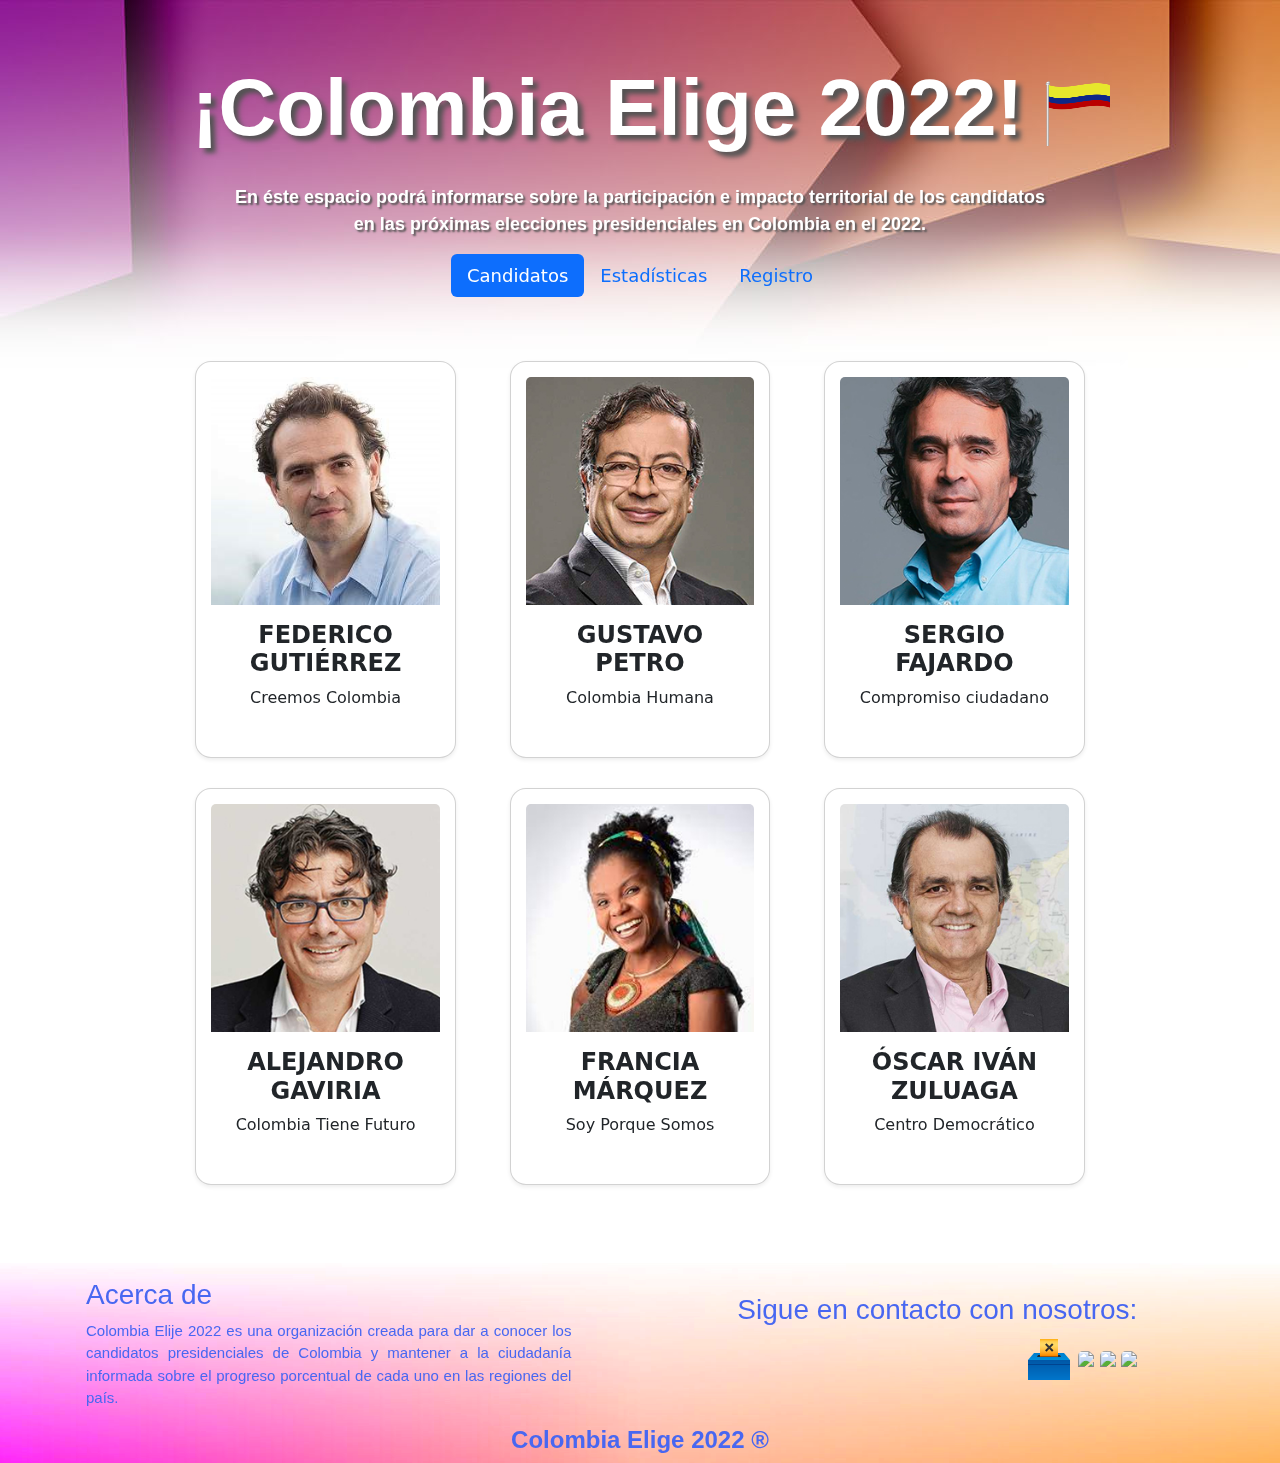
==== index.htm @ 9039cebb "hover" ====
<!DOCTYPE html>
<html lang="es-CO">
<head>
    <meta charset="UTF-8">
    <meta http-equiv="X-UA-Compatible" content="IE=edge">
    <meta name="viewport" content="width=device-width, initial-scale=1.0">
    <title>COLOMBIA ELIGE 2022</title>

    <!--Estilos aplicados-->
    
    <link rel="preconnect" href="https://fonts.googleapis.com"><!--hoja de estilos de google para las fuentes-->
    <link rel="preconnect" href="https://fonts.gstatic.com" crossorigin><!--hoja de estilos de google para las fuentes-->
    <link href="https://fonts.googleapis.com/css2?family=Ruthie&display=swap" rel="stylesheet"><!--hoja de estilos de google para las fuentes-->
    <link href="https://cdn.jsdelivr.net/npm/bootstrap@5.1.1/dist/css/bootstrap.min.css" rel="stylesheet" >
    <link href="assets/css/main.css" rel="stylesheet"><!--hoja de estilos principal-->
    <link href="../pages/css/estilo.css" rel="stylesheet">
</head>
<style>

  th, td {
    text-align: center;
    padding: 8px;
    font-family: Arial, Helvetica, sans-serif;
  }
  .Contenedor {
    width: 100%;
    max-width:2000px;
    margin:0 auto;
    overflow: hidden;
   
  }

  </style>
<body>
  <div class="Contenedor">  
    <div class="Contenedor banner"></div>
    <div>
        <header><br><br>
                <p class="bannerText">
                    &nbsp;¡Colombia Elige 2022!
                    <img src="assets/img/bandera.png" width="65" height="65" alt="Bandera" title="Colombia" />
 

                </p>
                <center><p class="bannerText2"><strong>
                    En éste espacio podrá informarse sobre la participación e impacto territorial de los candidatos en las próximas elecciones presidenciales en Colombia en el 2022.</strong>
                </p></center>
                
            </p>
        </header>
    </div>
    <div>
            <ul class="Contenedor nav nav-pills justify-content-center">
            <li class="nav-item">
                <a class="nav-link active" aria-current="page" href="#"><font size="4px">Candidatos</font></a>
            </li>
            <li class="nav-item">
                <a class="nav-link" href="pages/estadisticas.htm"><font size="4px">Estadísticas</font></a>
            </li>
            <li class="nav-item">
                <a class="nav-link" href="pages/registro.htm"><font size="4px">Registro</font></a>
            </li>
            </ul>
    </div><br/>
       
        <section>
            <div class="container">
                <div class="row">
                  <div class="col-10 offset-1">
                    <div class="row" >
                      <div class="col-lg-4 col-md-6 col-sm-12">
                        <a href="pages/gutierrez.htm">
                          <div class="card text-center sobre">
                            <img class="card-img-top" src="assets/img/candidato 3.jpg">
                            <div class="card-body">
                              <h4><b>FEDERICO GUTIÉRREZ</b></h4>
                              <p>Creemos Colombia</p>
                            </div>
                          </div>
                        </a>
                      </div>
                      <div class="col-lg-4 col-md-6 col-sm-12">
                        <a href="pages/petro.htm">
                          <div class="card text-center sobre">
                            <img class="card-img-top" src="assets/img/candidato 2.jpg">
                            <div class="card-body">
                              <h4><b>GUSTAVO PETRO</b></h4>
                              <p>Colombia Humana</p>
                            </div>
                          </div>
                        </a>
                      </div>
                      <div class="col-lg-4 col-md-6 col-sm-12">
                        <a href="pages/fajardo.htm">
                          <div class="card text-center sobre">
                            <img class="card-img-top" src="assets/img/candidato 1.jpg">
                            <div class="card-body">
                              <h4><b>SERGIO FAJARDO</b></h4>
                              <p>Compromiso ciudadano</p>
                            </div>
                          </div>
                        </a>
                      </div>
                      <div class="col-lg-4 col-md-6 col-sm-12">
                        <a href="pages/gaviria.htm">
                          <div class="card text-center sobre">
                            <img class="card-img-top" src="assets/img/candidato 4.jpg">
                            <div class="card-body">
                              <h4><b>ALEJANDRO GAVIRIA</b></h4>
                              <p>Colombia Tiene Futuro</p>
                            </div>
                          </div>
                        </a>
                      </div>
                      <div class="col-lg-4 col-md-6 col-sm-12">
                        <a href="pages/marquez.htm">
                          <div class="card text-center sobre">
                            <img class="card-img-top" src="assets/img/candidato 5.jpg">
                            <div class="card-body">
                              <h4><b>FRANCIA MÁRQUEZ</b></h4>
                              <p>Soy Porque Somos</p>
                            </div>
                          </div>
                        </a>
                      </div>
                      <div class="col-lg-4 col-md-6 col-sm-12">
                        <a href="pages/zuluaga.htm">
                          <div class="card text-center sobre">
                            <img class="card-img-top" src="assets/img/candidato 6.jpg">
                            <div class="card-body">
                              <h4><b>ÓSCAR IVÁN ZULUAGA</b></h4>
                              <p>Centro Democrático</p>
                            </div>
                          </div>
                        </a>
                      </div>
                    
                    </div>
                  </div>
                </div>
              </div>
              <br/><br/>
        </section>
        
        <footer>
            <div class="container">
              <div class="row">
                <div class="col-lg-6 col-md-6 col-sm-12 about">
                  <h3>Acerca de</h3>
                  <p>Colombia Elije 2022 es una organización creada para dar a conocer los candidatos presidenciales de Colombia y mantener a la ciudadanía informada sobre el progreso porcentual de cada uno en las regiones del país.</p>
                </div>
                <div class="col-lg-6 col-sm-12 social-media">
                  <h3>Sigue en contacto con nosotros:</h3>
                  <img src="assets/img/vote.png" alt="">
                  <a href="#"><img src="https://img.icons8.com/fluency/48/000000/instagram-new.png"></a>
                  <a href="#"><img src="https://img.icons8.com/fluency/48/000000/twitter.png"></a>
                  <a href="#"><img src="https://img.icons8.com/fluency/48/000000/facebook-new.png"></a>
                </div>
              </div>
              <div class="row text-center">
                  <div class="col-lg-12 col-md-12 col-sm-12">
                    <h4><b> Colombia Elige 2022 ®</b></h4>
                  </div>
              </div>                
            </div>
        </footer>
    </div>
    
</body>
</html>
---- assets/css/main.css ----
body {
  margin: 0;
  padding: 0;
}

a {
  text-decoration: none;
}

.banner {
  background: URL(../img/back.jpg) top center no-repeat;
  position: fixed;
  margin: 0 auto;
  width: 100%;
  height: 100%;
  z-index: -99;
}

.bannerText {
  font-family: "Helvetica Neue", Helvetica, Arial, sans;
  color: #fff;
  text-shadow: rgb(83, 83, 83) 5px 5px 5px;
  font-size: 80px;
  font-weight: 800;
  text-align: center;
}

.bannerText2 {
  align-self: center;
  width: 900px;
  font-family: Arial, Helvetica, sans-serif;
  color: #fff;
  text-shadow: rgb(83, 83, 83) 2px 2px 2px;
  font-size: 18px;
  text-align: center;
  width: 65%;
}

.card {
  margin: 15px;
  box-shadow: 0 4px 8px 0 rgba(0,0,0,0.2);
  transition: 0.3s;
  border-radius: 5px;
}

.card:hover {
  box-shadow: 0 8px 16px 0 rgba(0,0,0,0.2);
}

img {
  border-radius: 5px 5px 0 0;
}

.container {
  padding: 15px 16px;
}

footer {
  background-image: url(../img/footer.jpg);
  background-size: cover;
  height:200px;
  font-family: Arial, Helvetica, sans-serif;
  color: rgb(72, 103, 241);
  font-size: 20px;
}

.about {
  text-align: justify;
  font-size:15px;
  width: 45%;
}

.social-media {
  text-align: right;
  width: 50%;
  margin-top: 15px;
}
---- pages/css/estilo.css ----
.sobre{
    padding:15px;
    border-radius: 1em;
    transition:all 0.4s ease;
    box-shadow:0 .125rem .25rem rgba(0,0,0,.075);

    
  }
  
.sobre:hover{
    transition:all 0.4s ease;
    -webkit-box-shadow:0px 4px 20px -5px rgba(0,0,0,0.75);
    -moz-box-shadow:0px 4px 20px -5px rgba(0,0,0,0.75);
    box-shadow:0px 4px 20px -5px rgba(0,0,0,0.75)
  }

.sobreinicio{
    padding:15px;
    border-radius: 1em;
    transition:all 0.4s ease;
    box-shadow:0 .125rem .25rem rgba(0,0,0,.075)
  }
  
.sobreinicio:hover{
    width:300px;
    height: 300px;
    transition:all 0.4s ease;
    -webkit-box-shadow:0px 4px 20px -5px rgba(0,0,0,0.75);
    -moz-box-shadow:0px 4px 20px -5px rgba(0,0,0,0.75);
    box-shadow:0px 4px 20px -5px rgba(0,0,0,0.75)
  }
  .mapadiv{
    width: 80%;
    margin-right: 0%;
  }

  .mapadiv path{
    fill: #ffffff;
    stroke: #575757;
    stroke-width: 2PX;
  }

  .mapadiv :hover{
    fill: #800000;
  }

  section {
    padding-top: 10px;
  }

/*colores por regiones*/
/*-----------------------------------------------------------------------------------------------------------*/
/*Pacífica*/
#COL1404, #COL1406, #COL1415, #COL1408{
  fill: #FF7400;
}
/*Pacífica-hover*/
#COL1404:hover, #COL1406:hover, #COL1415:hover, #COL1408:hover{
  fill: #ff5100;
}
/*-----------------------------------------------------------------------------------------------------------*/
/*Orinoquía*/
#COL1425, #COL1427, #COL1422, #COL1420{
  fill: #FFF000;
}
/*Orinoquía-hover*/
#COL1425:hover, #COL1427:hover, #COL1422:hover, #COL1420:hover{
  fill: #ffd900;
}
/*-----------------------------------------------------------------------------------------------------------*/
/*Andina*/
#COL1421,#COL1405,#COL1402,#COL1401,#COL1398,#COL1397,#COL1317,#COL1315,#COL1314,#COL1400,#COL1399{
  fill: #00C1FF;
}
/*Andina-hover*/
#COL1421:hover,#COL1405:hover,#COL1402:hover,#COL1401:hover,#COL1398:hover,#COL1397:hover,#COL1317:hover,#COL1315:hover,#COL1314:hover,#COL1400:hover,#COL1399:hover{
  fill: #0084ff;
}
/*-----------------------------------------------------------------------------------------------------------*/
/*Caribe*/
#COL1316,#COL1318,#COL1412,#COL1413,#COL1414,#COL1416,#COL1417{
  fill: #FF0000;
}
/*Caribe-hover*/
#COL1316:hover,#COL1318:hover,#COL1412:hover,#COL1413:hover,#COL1414:hover,#COL1416:hover,#COL1417:hover{
  fill: #950000;
}
/*-----------------------------------------------------------------------------------------------------------*/
/*Amazonía*/
#COL1283,#COL1403,#COL1407,#COL1424,#COL1426,#COL1423{
  fill: #00F10B;
}
/*Amazonía-hover*/
#COL1283:hover,#COL1403:hover,#COL1407:hover,#COL1424:hover,#COL1426:hover,#COL1423:hover{
  fill: #007206;
}

.color1{
  background-color: #fc22228f;
}
.color2{
  background-color: #00bfff65;
}
.color3{
  background-color: #ff5e005e;
}
.color4{
  background-color: #ffd00063;
}
.color5{
  background-color: #2ad10060;
}
.color6{
  background-color: #8622f863;
}
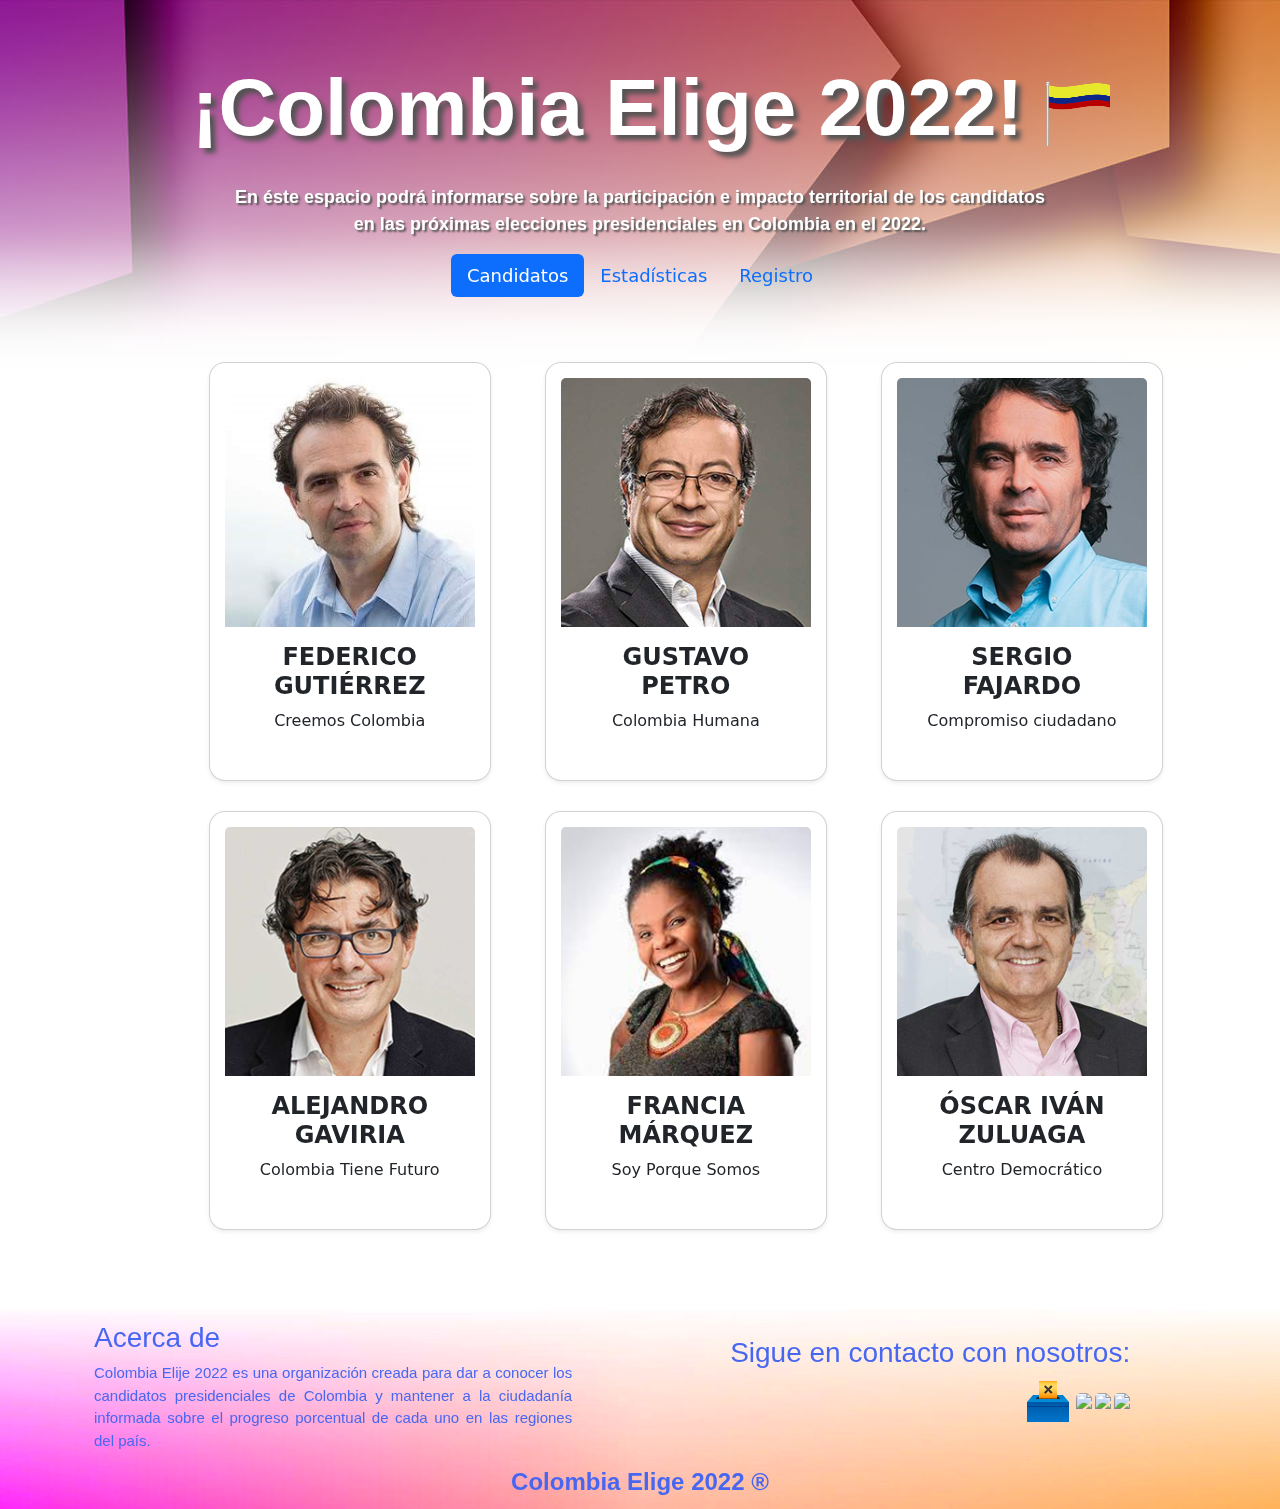
==== commit ebfa8307: "ampliar card" ====
--- a/index.htm
+++ b/index.htm
@@ -66,7 +66,7 @@
         <section>
             <div class="container">
                 <div class="row">
-                  <div class="col-10 offset-1">
+                  <div class="col-11 offset-1">
                     <div class="row" >
                       <div class="col-lg-4 col-md-6 col-sm-12">
                         <a href="pages/gutierrez.htm">
--- a/assets/css/main.css
+++ b/assets/css/main.css
@@ -61,7 +61,7 @@
   height:200px;
   font-family: Arial, Helvetica, sans-serif;
   color: rgb(72, 103, 241);
-  font-size: 20px;
+  font-size: 12px;
 }
 
 .about {
--- a/pages/css/estilo.css
+++ b/pages/css/estilo.css
@@ -114,4 +114,51 @@
 }
 .color6{
   background-color: #8622f863;
+}
+
+table{
+  border-collapse: collapse;
+}
+
+td, th {
+  padding: 5px 10px;
+}
+
+.container{
+  padding: 1em 2em;
+}
+
+@media (max-width:30em){
+  table {
+    width: 100%;
+    font-size: .9em;
+  }
+  table tr{
+    display: flex;
+    flex-direction: column;
+    border: 1px solid gray;
+    padding: 1em;
+    margin-bottom: 1em;
+  }
+
+  table thead{
+    display: none;
+  }
+  table td[data-titulo]{
+    display: flex;
+  }
+  table td{
+    border: none;
+  }
+  table td[data-titulo]::before{
+    content: attr(data-titulo);
+    width: 200px;
+    -webkit-text-stroke: 1px black;
+    color: grey;
+    font-weight: bold;
+  }
+
+  .bannerText{
+    font-size: calc(3em + 1vw)
+  }
 }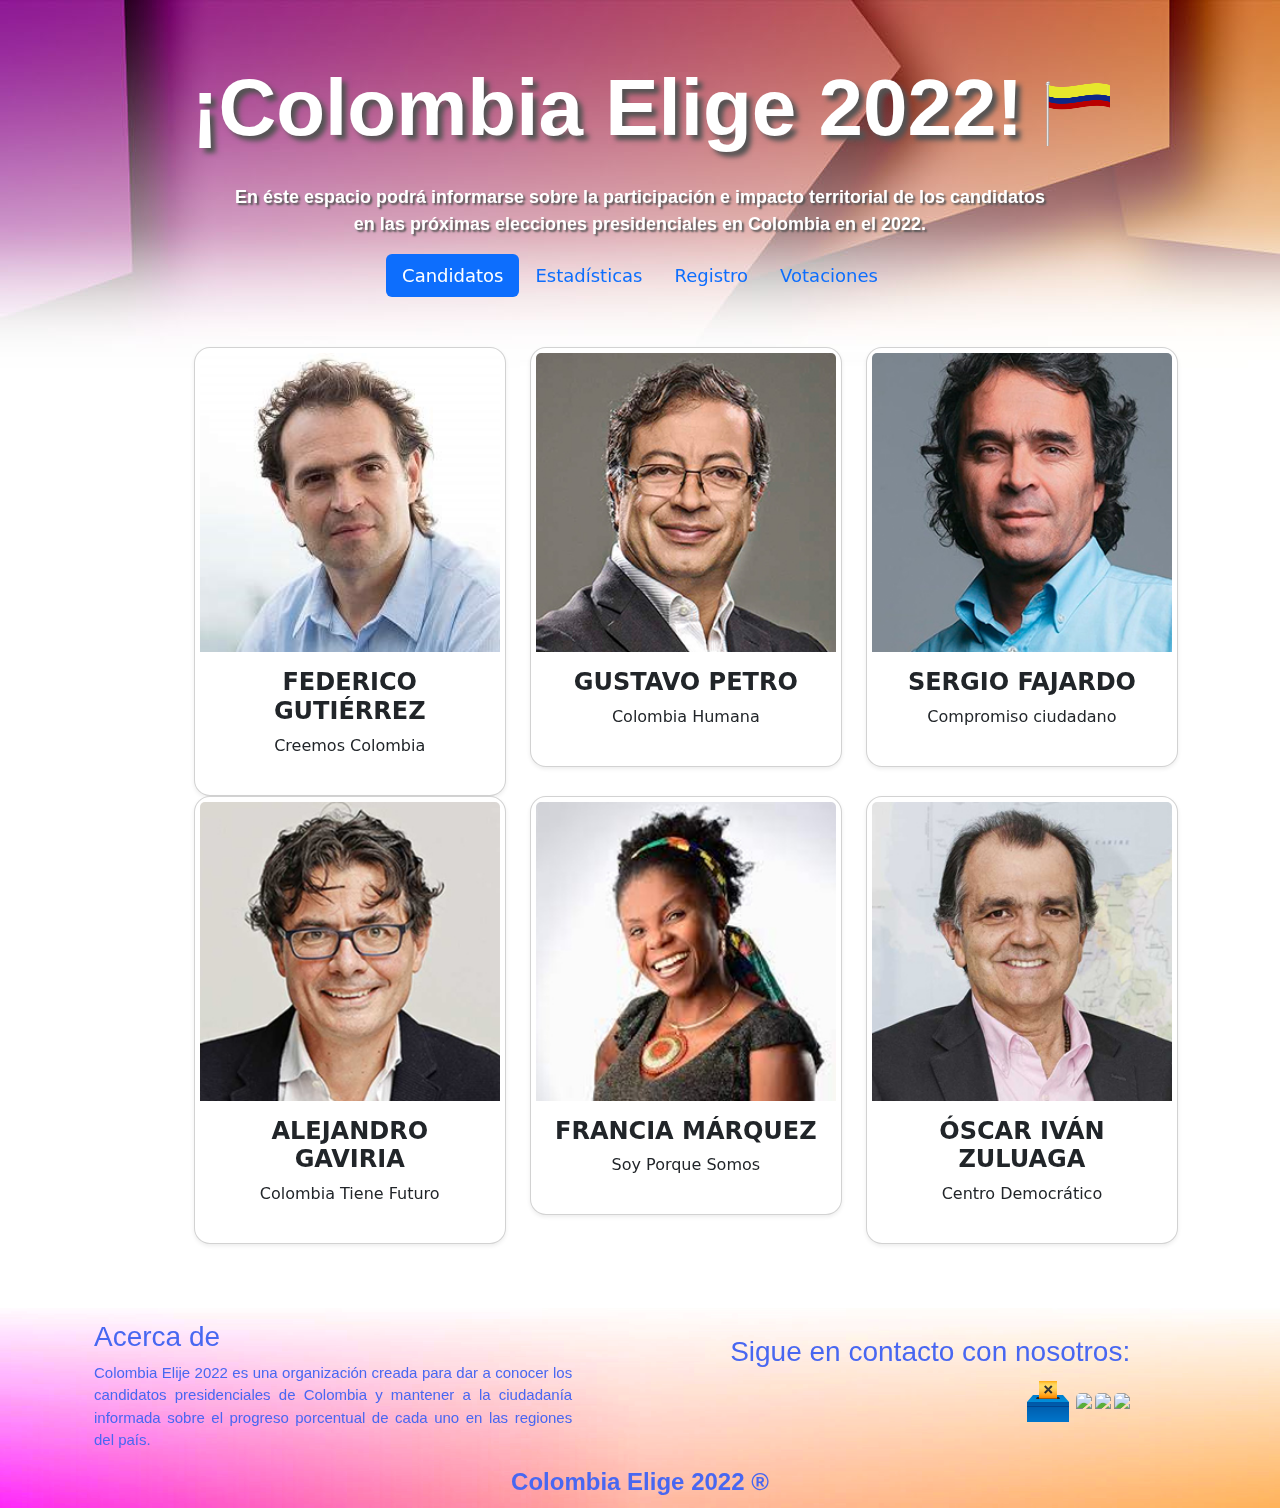
==== commit 46632ea1: "Cambios votaciones" ====
--- a/index.htm
+++ b/index.htm
@@ -60,6 +60,9 @@
             <li class="nav-item">
                 <a class="nav-link" href="pages/registro.htm"><font size="4px">Registro</font></a>
             </li>
+            <li class="nav-item">
+              <a class="nav-link" href="pages/Votación.htm"><font size="4px">Votaciones</font></a>
+          </li>
             </ul>
     </div><br/>
        
--- a/assets/css/main.css
+++ b/assets/css/main.css
@@ -37,10 +37,10 @@
 }
 
 .card {
-  margin: 15px;
+  /*margin: 15px;*/
   box-shadow: 0 4px 8px 0 rgba(0,0,0,0.2);
   transition: 0.3s;
-  border-radius: 5px;
+  border-radius: 2px;
 }
 
 .card:hover {
@@ -51,9 +51,9 @@
   border-radius: 5px 5px 0 0;
 }
 
-.container {
+/*.container {
   padding: 15px 16px;
-}
+}*/
 
 footer {
   background-image: url(../img/footer.jpg);
--- a/pages/css/estilo.css
+++ b/pages/css/estilo.css
@@ -1,7 +1,7 @@
 
 
 .sobre{
-    padding:15px;
+    padding:5px;
     border-radius: 1em;
     transition:all 0.4s ease;
     box-shadow:0 .125rem .25rem rgba(0,0,0,.075);
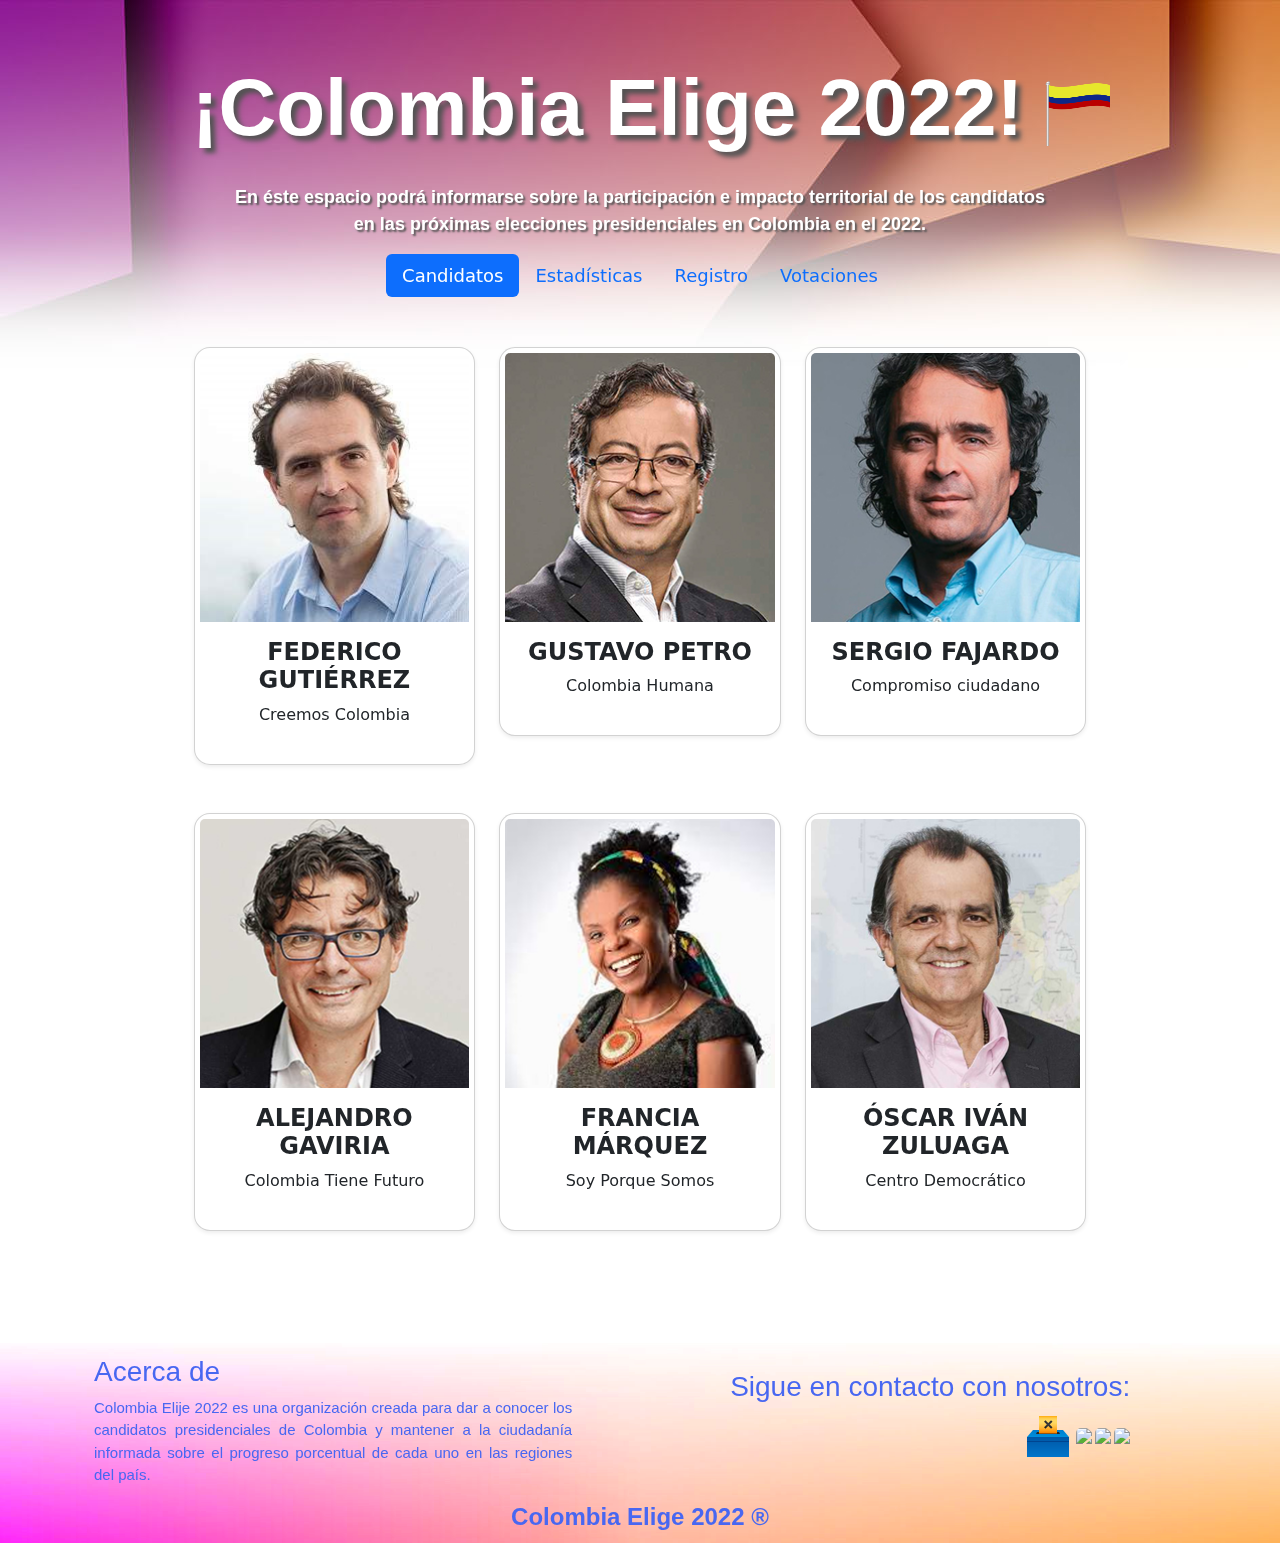
==== commit 99813ee5: "mas cambios" ====
--- a/index.htm
+++ b/index.htm
@@ -69,7 +69,7 @@
         <section>
             <div class="container">
                 <div class="row">
-                  <div class="col-11 offset-1">
+                  <div class="col-10 offset-1">
                     <div class="row" >
                       <div class="col-lg-4 col-md-6 col-sm-12">
                         <a href="pages/gutierrez.htm">
@@ -81,6 +81,7 @@
                             </div>
                           </div>
                         </a>
+                        <br><br>
                       </div>
                       <div class="col-lg-4 col-md-6 col-sm-12">
                         <a href="pages/petro.htm">
@@ -92,6 +93,7 @@
                             </div>
                           </div>
                         </a>
+                        <br><br>
                       </div>
                       <div class="col-lg-4 col-md-6 col-sm-12">
                         <a href="pages/fajardo.htm">
@@ -103,6 +105,7 @@
                             </div>
                           </div>
                         </a>
+                        <br><br>
                       </div>
                       <div class="col-lg-4 col-md-6 col-sm-12">
                         <a href="pages/gaviria.htm">
@@ -114,6 +117,7 @@
                             </div>
                           </div>
                         </a>
+                        <br><br>
                       </div>
                       <div class="col-lg-4 col-md-6 col-sm-12">
                         <a href="pages/marquez.htm">
@@ -125,6 +129,7 @@
                             </div>
                           </div>
                         </a>
+                        <br><br>
                       </div>
                       <div class="col-lg-4 col-md-6 col-sm-12">
                         <a href="pages/zuluaga.htm">
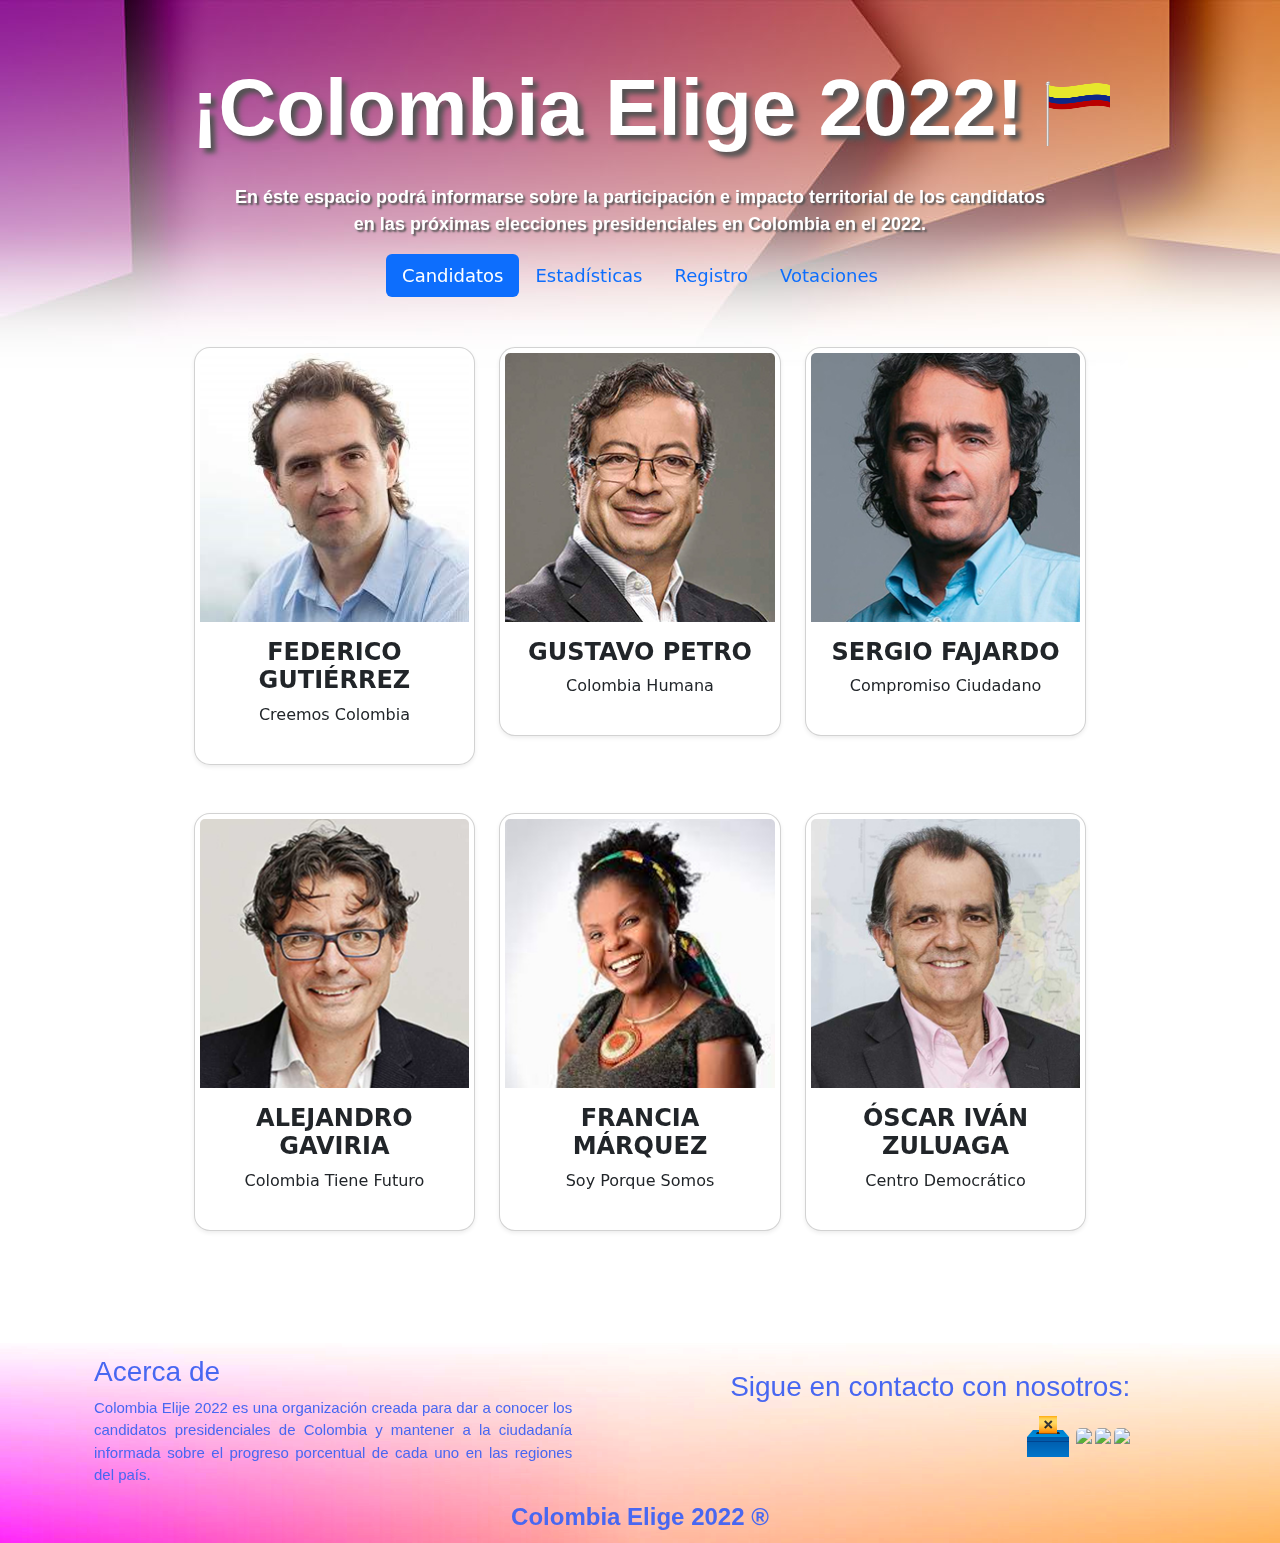
==== commit fdb799ac: "MAYUS" ====
--- a/index.htm
+++ b/index.htm
@@ -101,7 +101,7 @@
                             <img class="card-img-top" src="assets/img/candidato 1.jpg">
                             <div class="card-body">
                               <h4><b>SERGIO FAJARDO</b></h4>
-                              <p>Compromiso ciudadano</p>
+                              <p>Compromiso Ciudadano</p>
                             </div>
                           </div>
                         </a>
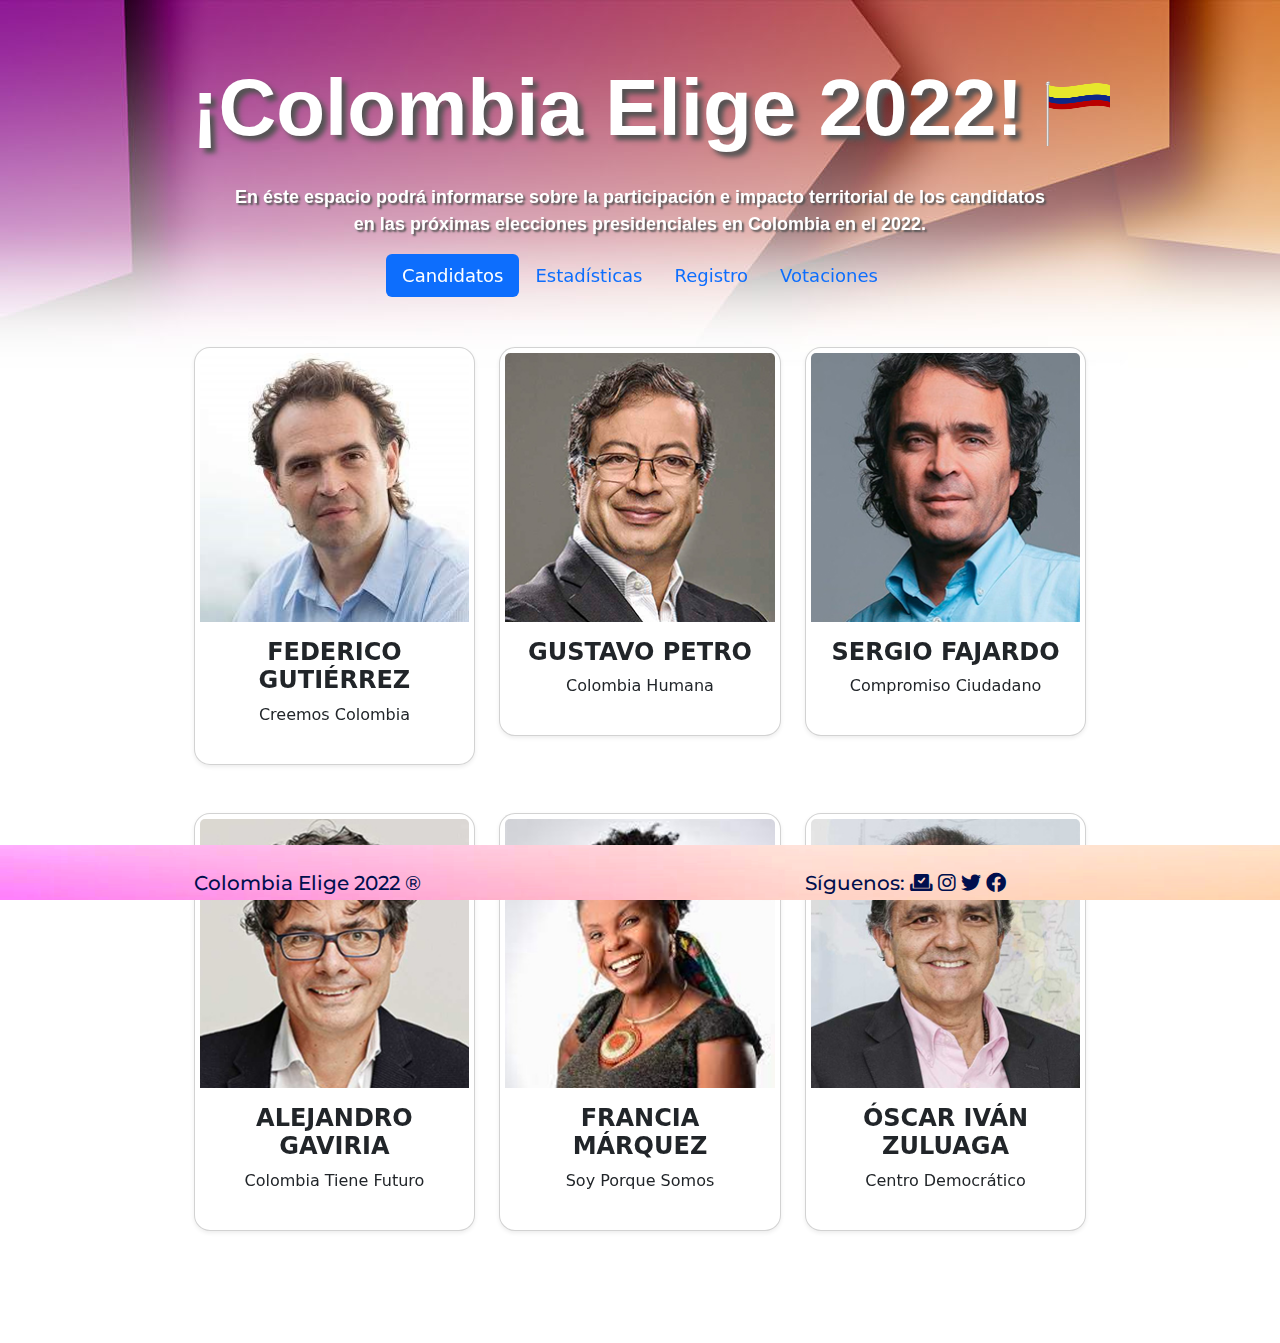
==== commit f74124a4: "arreglo de footer en principal" ====
--- a/index.htm
+++ b/index.htm
@@ -11,10 +11,15 @@
     <link rel="preconnect" href="https://fonts.googleapis.com"><!--hoja de estilos de google para las fuentes-->
     <link rel="preconnect" href="https://fonts.gstatic.com" crossorigin><!--hoja de estilos de google para las fuentes-->
     <link href="https://fonts.googleapis.com/css2?family=Ruthie&display=swap" rel="stylesheet"><!--hoja de estilos de google para las fuentes-->
-    <link href="https://cdn.jsdelivr.net/npm/bootstrap@5.1.1/dist/css/bootstrap.min.css" rel="stylesheet" >
+    <link href="https://cdn.jsdelivr.net/npm/bootstrap@5.0.2/dist/css/bootstrap.min.css" rel="stylesheet">
+    <link rel="stylesheet" href="https://cdnjs.cloudflare.com/ajax/libs/font-awesome/6.0.0-beta2/css/all.min.css" referrerpolicy="no-referrer" />
     <link href="assets/css/main.css" rel="stylesheet"><!--hoja de estilos principal-->
     <link href="../pages/css/estilo.css" rel="stylesheet">
-</head>
+    <!--fonts-->
+    <link rel="preconnect" href="https://fonts.googleapis.com">
+    <link rel="preconnect" href="https://fonts.gstatic.com" crossorigin>
+    <link href="https://fonts.googleapis.com/css2?family=Montserrat:ital,wght@1,800&display=swap" rel="stylesheet">
+    </head>
 <style>
 
   th, td {
@@ -150,29 +155,32 @@
               <br/><br/>
         </section>
         
-        <footer>
+        <footer class="fixed-bottom">
             <div class="container">
               <div class="row">
-                <div class="col-lg-6 col-md-6 col-sm-12 about">
-                  <h3>Acerca de</h3>
-                  <p>Colombia Elije 2022 es una organización creada para dar a conocer los candidatos presidenciales de Colombia y mantener a la ciudadanía informada sobre el progreso porcentual de cada uno en las regiones del país.</p>
+                <div class="col-10 offset-1">
+                  <div class="row">
+                    <div class="col-lg-8 col-md-6 col-sm-12">
+                      <h5>Colombia Elige 2022 ®</h5>
+                    </div>
+                    <div class="col-lg-4 col-md-6 col-sm-12 sociales">
+                      <h5>Síguenos:
+                      
+                          <i class="fas fa-vote-yea"></i>
+                          <i class="fab fa-instagram"></i>
+                          <i class="fab fa-twitter"></i>
+                          <i class="fab fa-facebook"></i>
+                        
+                      </h5>
+                    </div>
+                  </div>
                 </div>
-                <div class="col-lg-6 col-sm-12 social-media">
-                  <h3>Sigue en contacto con nosotros:</h3>
-                  <img src="assets/img/vote.png" alt="">
-                  <a href="#"><img src="https://img.icons8.com/fluency/48/000000/instagram-new.png"></a>
-                  <a href="#"><img src="https://img.icons8.com/fluency/48/000000/twitter.png"></a>
-                  <a href="#"><img src="https://img.icons8.com/fluency/48/000000/facebook-new.png"></a>
-                </div>
-              </div>
-              <div class="row text-center">
-                  <div class="col-lg-12 col-md-12 col-sm-12">
-                    <h4><b> Colombia Elige 2022 ®</b></h4>
-                  </div>
               </div>                
+              
             </div>
         </footer>
     </div>
-    
+    <script src="https://cdn.jsdelivr.net/npm/@popperjs/core@2.9.2/dist/umd/popper.min.js" integrity="sha384-IQsoLXl5PILFhosVNubq5LC7Qb9DXgDA9i+tQ8Zj3iwWAwPtgFTxbJ8NT4GN1R8p" crossorigin="anonymous"></script>
+    <script src="https://cdn.jsdelivr.net/npm/bootstrap@5.0.2/dist/js/bootstrap.min.js" integrity="sha384-cVKIPhGWiC2Al4u+LWgxfKTRIcfu0JTxR+EQDz/bgldoEyl4H0zUF0QKbrJ0EcQF" crossorigin="anonymous"></script>
 </body>
 </html>--- a/assets/css/main.css
+++ b/assets/css/main.css
@@ -55,23 +55,18 @@
   padding: 15px 16px;
 }*/
 
+
+
 footer {
+  padding: 10px;
   background-image: url(../img/footer.jpg);
   background-size: cover;
-  height:200px;
-  font-family: Arial, Helvetica, sans-serif;
-  color: rgb(72, 103, 241);
-  font-size: 12px;
+  height:55px;
+  font-family: 'Montserrat', sans-serif;
+  color: rgb(0, 15, 77);
+  
 }
 
-.about {
-  text-align: justify;
-  font-size:15px;
-  width: 45%;
+.sociales{
+  color: rgb(0, 15, 77);
 }
-
-.social-media {
-  text-align: right;
-  width: 50%;
-  margin-top: 15px;
-}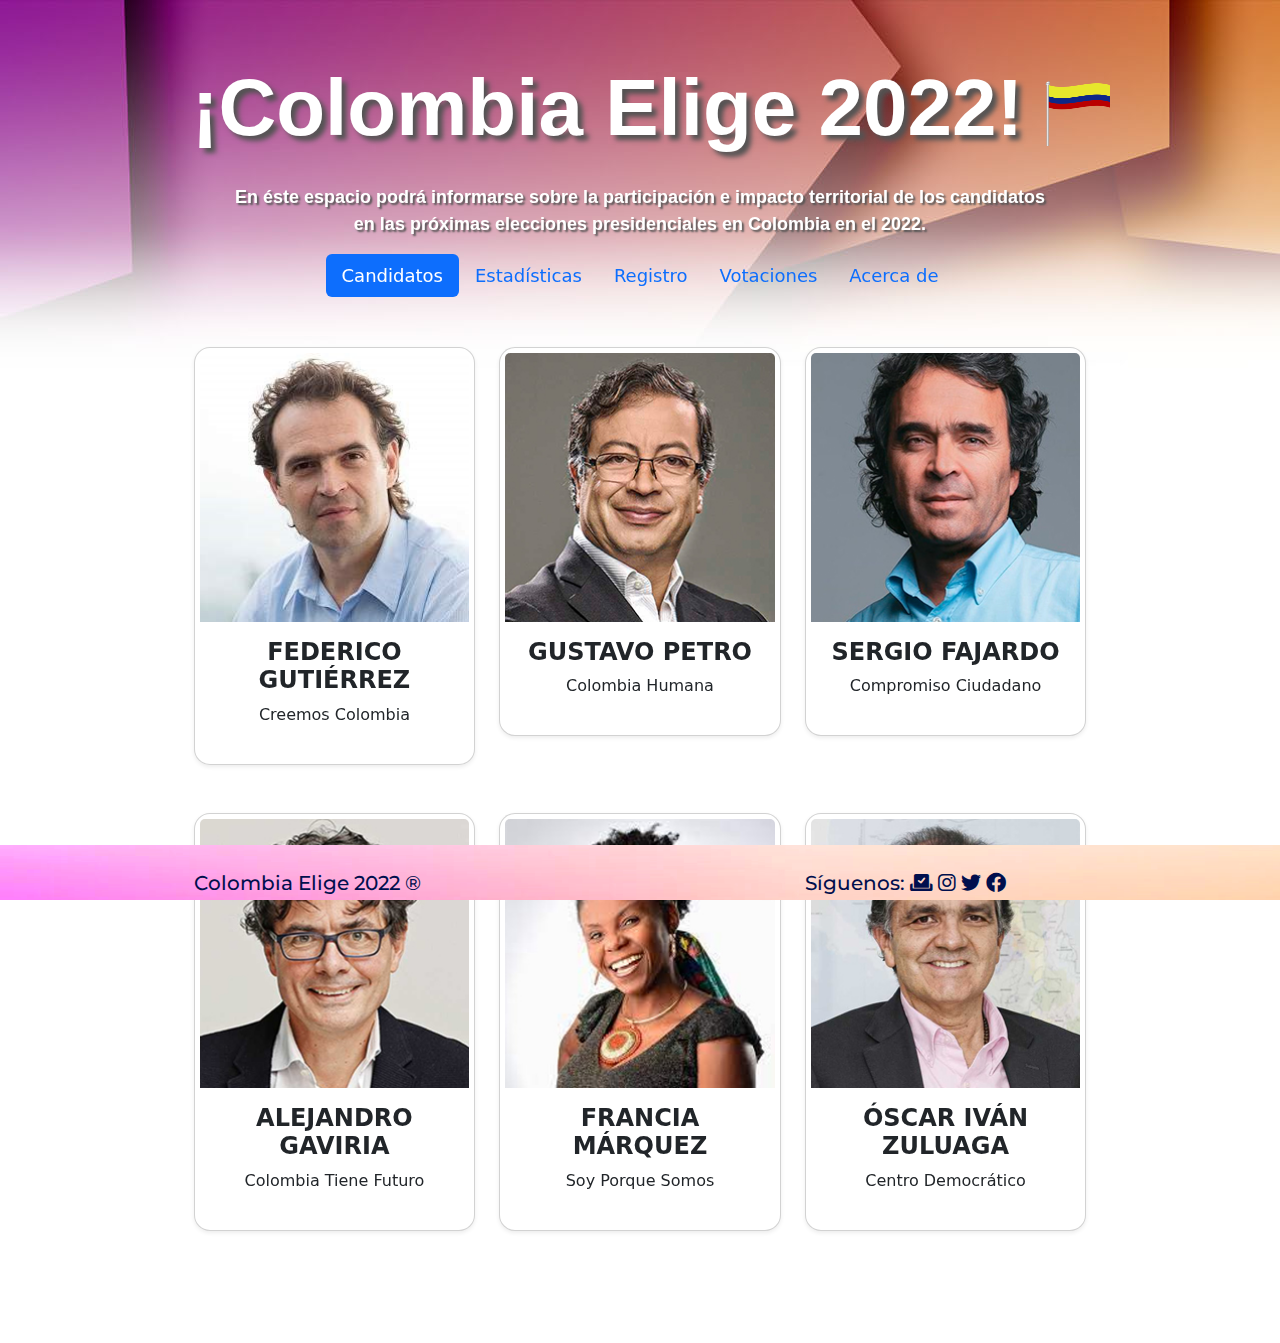
==== commit 42a266c0: "arreglo de footer en todas las paginas y nueva pag" ====
--- a/index.htm
+++ b/index.htm
@@ -67,6 +67,9 @@
             </li>
             <li class="nav-item">
               <a class="nav-link" href="pages/Votación.htm"><font size="4px">Votaciones</font></a>
+          </li>
+            <li class="nav-item">
+              <a class="nav-link" href="pages/acercaDe.html"><font size="4px">Acerca de</font></a>
           </li>
             </ul>
     </div><br/>
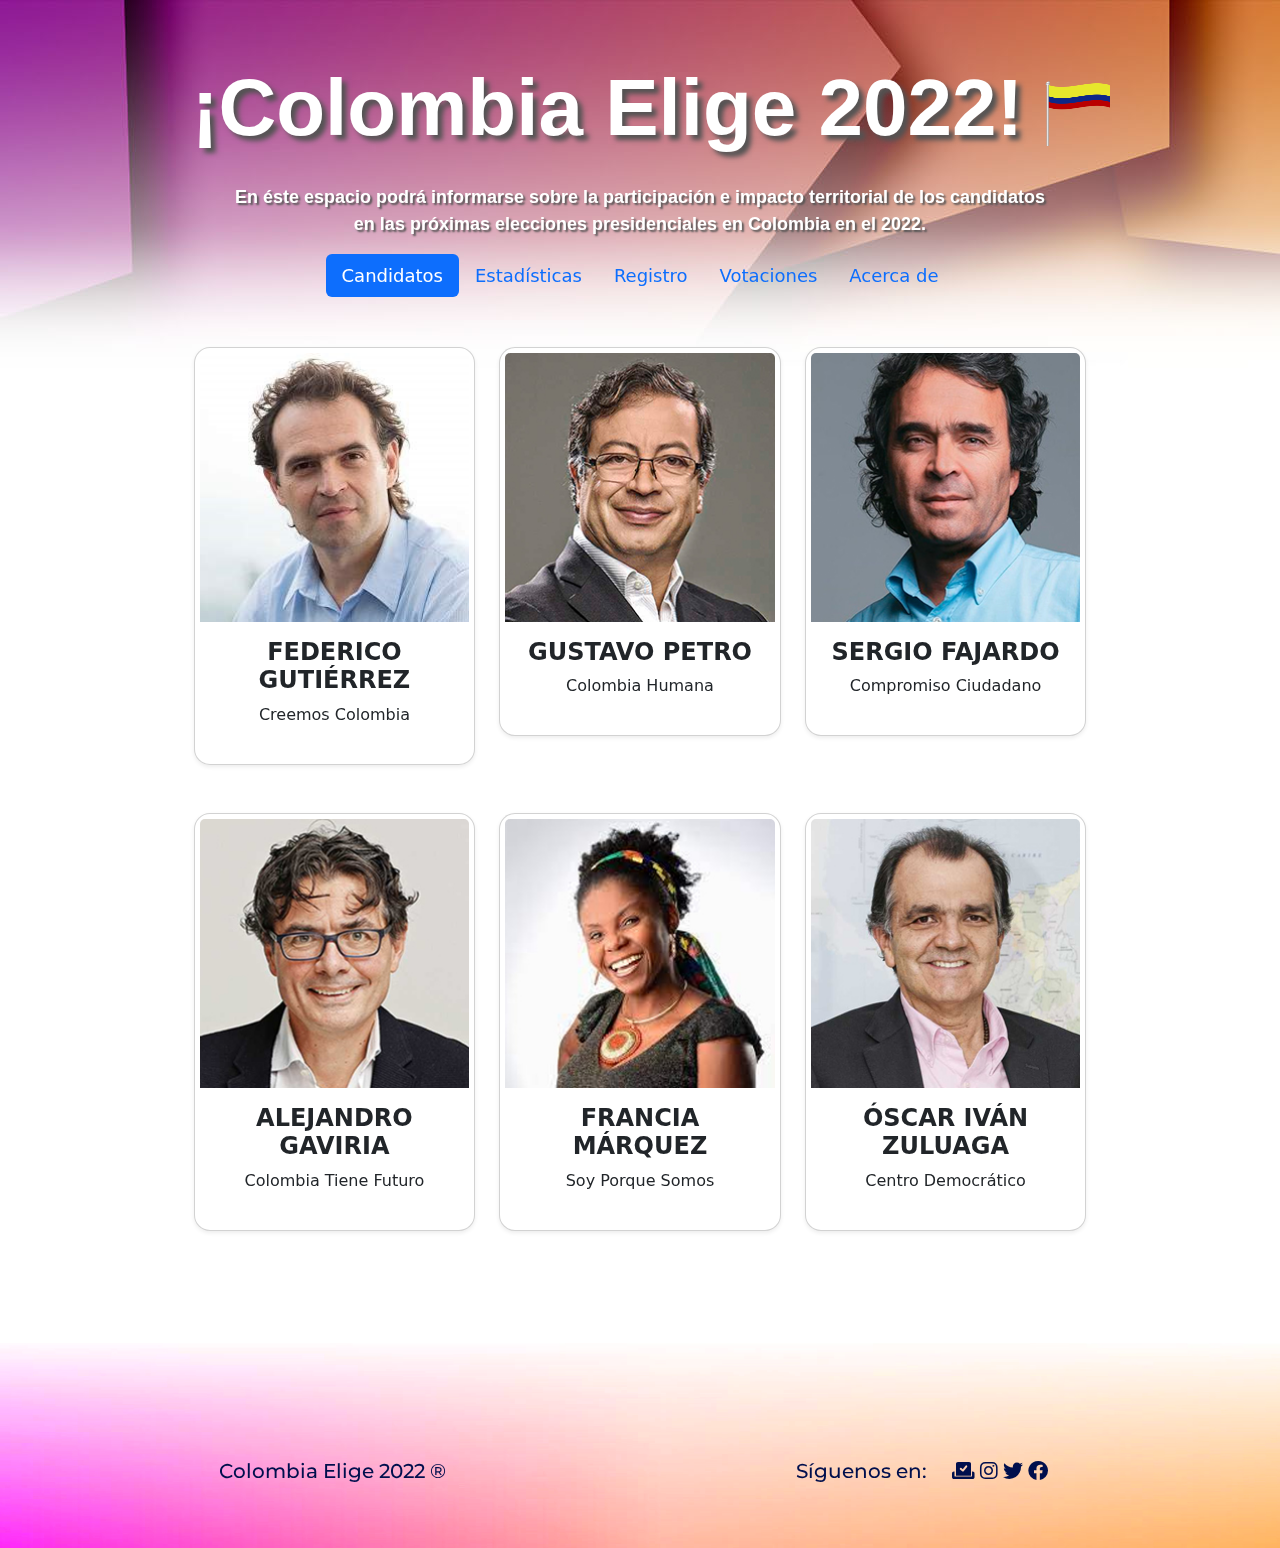
==== commit 7aa4213c: "arreglos footer en general" ====
--- a/index.htm
+++ b/index.htm
@@ -158,7 +158,7 @@
               <br/><br/>
         </section>
         
-        <footer class="fixed-bottom">
+        <footer>
             <div class="container">
               <div class="row">
                 <div class="col-10 offset-1">
@@ -167,7 +167,7 @@
                       <h5>Colombia Elige 2022 ®</h5>
                     </div>
                     <div class="col-lg-4 col-md-6 col-sm-12 sociales">
-                      <h5>Síguenos:
+                      <h5>Síguenos en:&nbsp;&nbsp;&nbsp;&nbsp;
                       
                           <i class="fas fa-vote-yea"></i>
                           <i class="fab fa-instagram"></i>
--- a/assets/css/main.css
+++ b/assets/css/main.css
@@ -58,10 +58,10 @@
 
 
 footer {
-  padding: 10px;
+  padding: 100px;
   background-image: url(../img/footer.jpg);
   background-size: cover;
-  height:55px;
+  height:205px;
   font-family: 'Montserrat', sans-serif;
   color: rgb(0, 15, 77);
   
@@ -69,4 +69,5 @@
 
 .sociales{
   color: rgb(0, 15, 77);
+  float: right;
 }
